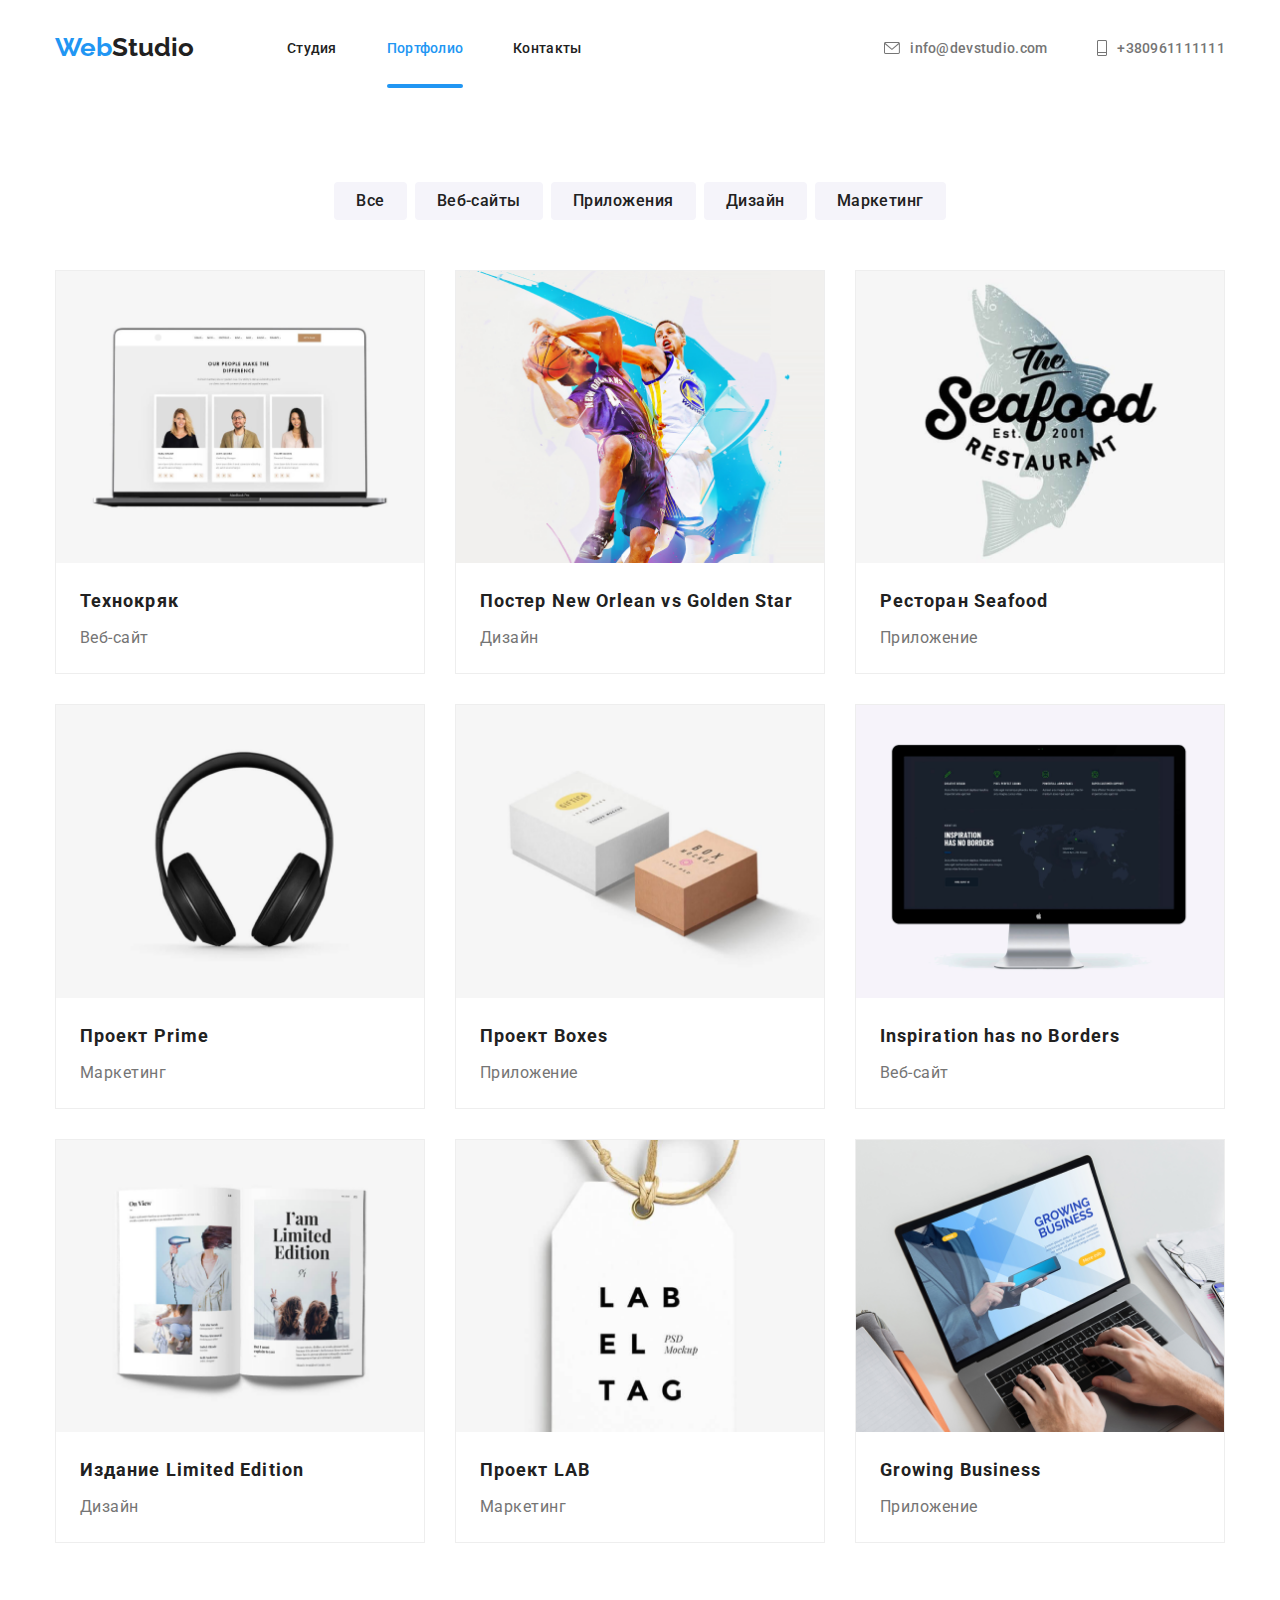
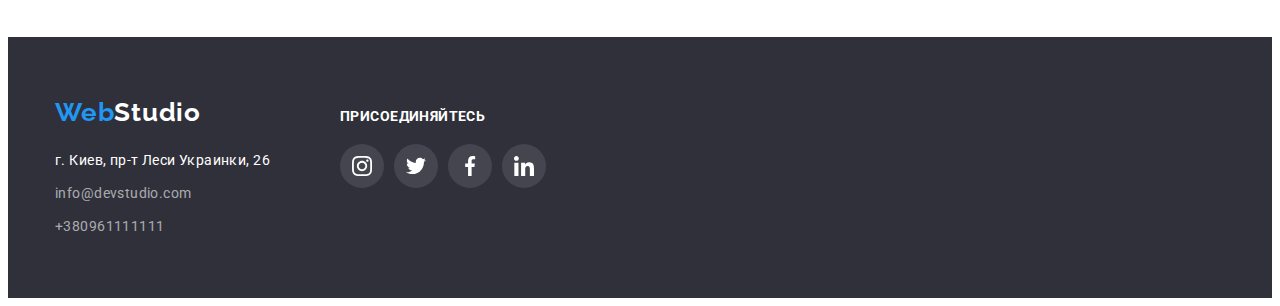
==== portfolio.html @ d711acc1 "анимация навигации и контактов" ====
<!DOCTYPE html>
<html lang="en">
    <head>
        <meta charset="UTF-8">
        <meta http-equiv="X-UA-Compatible" content="IE=edge">
        <meta name="viewport" content="width=device-width, initial-scale=1.0">
        <title>WebStudio</title>
        <link rel="preconnect" href="https://fonts.googleapis.com">
        <link rel="preconnect" href="https://fonts.gstatic.com" crossorigin>
        <link href="https://fonts.googleapis.com/css2?family=Raleway:wght@700&family=Roboto:wght@400;500;700;900&display=swap" rel="stylesheet">
        <link rel="stylesheet" href="https://cdnjs.cloudflare.com/ajax/libs/modern-normalize/1.0.0/modern-normalize.min.css"
          integrity="sha512-ISS7cAi1PEhQ8jnbJpJZMd29NlhNj4AWYyLOSp2CE/CsHxTCu+r+t0D2yoJudVrd0/8fTVPUVDzY5Tvli75u/g=="
          crossorigin="anonymous"    />
        <link rel="stylesheet" href="css/styles.css">
    </head>
    <body>

        <!-- Шапка -->
        <header class="main-head">
            <div class="container-head">
                <nav class="main-nav">
                    <a href="./index.html" class="logo-head"><span class="logo-web">Web</span>Studio</a>
                <ul class="main-menu">
                    <li class="main-li"> <a href="./index.html" class="nav-link">Студия</a></li>
                    <li class="main-li"> <a href="./portfolio.html" class="nav-link current" >Портфолио</a></li>
                    <li class="main-li"> <a href="" class="nav-link">Контакты</a></li>            
                </ul>
                </nav>
                
                <ul class="contact-list">
                    <li class="main-li"><a href="mailto:info@devstudio.com" class="contact-link">
                        <svg class="mail">
                            <use href="./image/svg/symbol-defs.svg#mail"></use>
                        </svg>
                    info@devstudio.com
                    </a>
                    </li>
                    <li class="main-li"><a href="tel:+380961111111" class="contact-link">
                        <svg class="phone">
                            <use href="./image/svg/symbol-defs.svg#phone"></use>
                        </svg>
                        +380961111111 </a></li>
                </ul>
            </div>
        </header>
        <!-- Фильтры -->
        <section class="filters">
            <h1 hidden class="">Страница Портфолио</h1>
            <ul class="filter-list">
                <li><button class="port-button">Все</button></li>
                <li><button class="port-button">Веб-сайты</button></li>
                <li><button class="port-button">Приложения</button></li>
                <li><button class="port-button">Дизайн</button></li>
                <li><button class="port-button">Маркетинг</button></li>
            </ul>
        </section>
        <!-- Услуги -->
        <section class="services-sec">
            <div class="port-container">
                <ul class="port-list">
                    <li>
                        <a href=""><img src="./image/imgport/laptopteam.png" alt="website on laptop"></a>
                        <h2 class="service">Технокряк</h2>
                        <p>Веб-сайт</p>
                    </li>
                    <li>
                        <a href=""><img src="./image/imgport/sport.png" alt="men plaing basketball"></a>
                        <h2 class="service">Постер New Orlean vs Golden Star</h2>
                        <p>Дизайн</p>
                    </li>
                    <li>
                        <a href=""><img src="./image/imgport/seafood.png" alt="restaurant poster"></a>
                        <h2 class="service">Ресторан Seafood</h2>
                        <p>Приложение</p>
                    </li>
                    <li>
                        <a href=""><img src="./image/imgport/headphone.png" alt="headphone"></a>
                        <h2 class="service">Проект Prime</h2>
                        <p>Маркетинг</p>
                    </li>
                    <li>
                        <a href=""><img src="./image/imgport/boxes.png" alt="two boxes"></a>
                        <h2 class="service">Проект Boxes</h2>
                        <p>Приложение</p>
                    </li>
                    <li>
                        <a href=""><img src="./image/imgport/monitor.png" alt="website on computer monitor" width="370"></a>
                        <h2 class="service">Inspiration has no Borders</h2>
                        <p>Веб-сайт</p>
                    </li>
                    <li>
                        <a href=""><img src="./image/imgport/book.png" alt="open book" width="370"></a>
                        <h2 class="service">Издание Limited Edition</h2>
                        <p>Дизайн</p>
                    </li>
                    <li>
                        <a href=""><img src="./image/imgport/labeltag.png" alt="trinket" width="370"></a>
                        <h2 class="service">Проект LAB</h2>
                        <p>Маркетинг</p>
                    </li>
                    <li>
                        <a href=""><img src="./image/imgport/laptopbusiness.png" alt="business website" width="370"></a>
                        <h2 class="service">Growing Business</h2>
                        <p>Приложение</p>
                    </li>
                </ul>
            </div>
        </section>
        <!-- Футер -->
        <footer class="basement">
        <div class="foot-container">
            <div class="foot-cont">
                <a href="./index.html" class="logo-foot"><span class="logo-web">Web</span>Studio</a>
            <address class="company-address">г. Киев, пр-т Леси Украинки, 26</address>
            <ul>
              <li><a class="contact-list-foot" href="mailto:info@devstudio.com">info@devstudio.com</a></li>
              <li><a class="contact-list-foot" href="tel:+380961111111">+380961111111</a></li>
            </ul>
            </div>
            <div class="joinus">
                <p>Присоединяйтесь</p>
                <ul class="join-link-list">
                    <li class="join-icon-list">
                        <a class="join-icon-link" href="">
                            <svg class="join-icon">
                                <use href="./image/svg/symbol-defs.svg#instabot"></use>
                            </svg>
                        </a>
                    </li>
                    <li class="join-icon-list">
                        <a class="join-icon-link" href="">
                            <svg class="join-icon">
                                <use href="./image/svg/symbol-defs.svg#twitbot"></use>
                            </svg>
                        </a>
                    </li>
                    <li class="join-icon-list">
                        <a class="join-icon-link" href="">
                            <svg class="join-icon">
                                <use href="./image/svg/symbol-defs.svg#facebot"></use>
                            </svg>
                        </a>
                    </li>
                    <li class="join-icon-list">
                        <a class="join-icon-link" href="">
                            <svg class="join-icon">
                                <use href="./image/svg/symbol-defs.svg#linkbot"></use>
                            </svg>
                        </a>
                    </li>
                  </ul>
            </div>
        </div>
        </footer>  
</body>
</html>
---- css/styles.css ----
:root {
    --main-color: #212121;
    --second-color: #FFFFFF;
    --text-color: #757575;
    --backround-dark: #2F303A;
    --backround-light: #F5F4FA;
    --contact-color: rgba(255, 255, 255, 0.6);
    --accent-color: #2196f3;
    --button-color: #F5F4FA;
    --link-color: #AFB1B8;
    --team-back: #FFFFFF;
}

/* main config */

html {
    box-sizing: border-box;
}

*,
*::before,
*::after {
    box-sizing: border-box;
}

body {
    font-family: 'Roboto', sans-serif;
    background-color:#FFFFFF;
    line-height: 1;    
}

ul {
	list-style: none;
}

.main-head a {
    text-decoration: none;    
}

.basement a {
    text-decoration: none;
}

h1, 
h2, 
h3, 
h4, 
h5, 
p {
    margin-top: 0;
    margin-bottom: 0;
}
/* logo */

.logo-head {
    margin-top: 24px;
    margin-bottom: 25px;
    margin-right: 93px;
    font-family: 'Raleway';
    font-style: normal;
    font-weight: 700;
    font-size: 26px;
    line-height: 31px;
    color: var(--main-color);
}

.logo-web {
    color: var(--accent-color);
}

/* Основная навигация */

.nav-link {   
    position: relative;
    font-family: 'Roboto';
    font-style: normal;
    font-weight: 500;
    font-size: 14px;
    line-height: 16px;
    letter-spacing: 0.02em;
    color: var(--main-color);
    padding-bottom: 32px;
    padding-top: 32px;
    transition: color 250ms cubic-bezier(0.4, 0, 0.2, 1);
}

.nav-link::after {
    content: "";
    position: absolute;
    display: block;
    width: 100%;
    left: 0;
    bottom: 0;
    background: var(--accent-color);
    border-radius: 2px;
    height: 4px;
    opacity: 0;
    transition: opacity 250ms cubic-bezier(0.4, 0, 0.2, 1);
}

.nav-link:hover::after {
    opacity: 1;
}

.nav-link:hover,
.nav-link:focus {
    color: var(--accent-color);
}

.current {
    position: relative;
    color: var(--accent-color);
}

.current::after {
    content: "";
    position: absolute;
    display: block;
    width: 100%;
    left: 0;
    bottom: 0;
    background: var(--accent-color);
    border-radius: 2px;
    height: 4px;
    opacity: 1;
}

.contact-link {    
    font-family: 'Roboto';
    font-style: normal;
    font-weight: 500;
    font-size: 14px;
    line-height: 16px;
    letter-spacing: 0.02em;
    color: var(--text-color);
    display: flex;
    align-items: center;
    transition-property: color;
    transition-duration: 250ms;
    transition-timing-function: cubic-bezier(0.4, 0, 0.2, 1);
}

.contact-link:hover,
.contact-link:focus {
    color: var(--accent-color);    
}

.mail {
    box-sizing: border-box;
    width: 16px;
    height: 12px;
    margin-right: 10px;
    margin-left: auto;
    fill: currentColor;
    transition-property: fill;
    transition-duration: 250ms;
    transition-timing-function: cubic-bezier(0.4, 0, 0.2, 1);
}

.phone {
    box-sizing: border-box;
    width: 10px;
    height: 16px;
    margin-right: 10px;
    margin-left: auto;
    fill: currentColor;
    transition-property: fill;
    transition-duration: 250ms;
    transition-timing-function: cubic-bezier(0.4, 0, 0.2, 1);
}




/* Герой */

.hero {
    max-width: 1600px;
    height: 600px;
    margin-left: auto;
    margin-right: auto;
    text-align: center;
    padding: 200px;
    margin-bottom: 94px;
    background-image: linear-gradient(to right, rgba(47, 48, 58, 0.4), rgba(47, 48, 58, 0.4)), url(../image/Img\ overlay\ \(2\).jpg);
    background-repeat: no-repeat;
    background-position: center;
    background-size: cover;
}

.hero-text {
    font-family: 'Roboto';
    font-style: normal;
    font-weight: 900;
    font-size: 44px;
    line-height: 60px;
    letter-spacing: 0.06em;
    text-transform: uppercase;
    color: var(--second-color);
}

.hero-button {
    margin-top: 30px;
    padding: 10px 32px;
    border-radius: 4px;
    box-shadow: 0px 4px 4px rgba(0, 0, 0, 0.15);
    font-family: 'Roboto';
    font-style: normal;
    font-weight: 700;
    font-size: 16px;
    line-height: 30px;    
    letter-spacing: 0.06em;
    color: var(--second-color);
    background-color: var(--accent-color);       
}

.hero-button:hover {
    cursor: pointer;    
    }     

/* Преймущества */

.advantage-head {
    margin-bottom: 10px;
    font-family: 'Roboto';
    font-style: normal;
    font-weight: 700;
    font-size: 14px;
    line-height: 16px;
    letter-spacing: 0.03em;
    text-transform: uppercase;
    color: var(--main-color);
}

.advantages {
    display: flex;
    justify-content: center;
    margin-bottom: 94px;
    padding-right: 15px;
    padding-left: 15px;
}

.advantages-list {
    display: flex;
    margin: 0;
    padding: 0;
}

.advantages-list li {
    width: 270px;
}

.advantages-list li + li {
    margin-left: 30px;
}

.advantages-list p {
    margin: 0;
    font-family: 'Roboto';
    font-style: normal;
    font-weight: 400;
    font-size: 14px;
    line-height: 24px;
    letter-spacing: 0.03em;
    color: var(--text-color);
}

.adv-pic {
    width: 270px;
    height: 120px;
    background: #F5F4FA;
    margin-bottom: 30px;
    display: flex;
    align-items: center;
    justify-content: center;
}

.adv-icons {
    width: 70px;
    height: 70px;
}

/* Чем мы занимаемся */

.whatwedo-head {
    margin-bottom: 50px;
    font-family: 'Roboto';
    font-style: normal;
    font-weight: 700;
    font-size: 36px;
    line-height: 42px;
    text-align: center;
    letter-spacing: 0.03em;
    color: var(--main-color);
}

.whatwedo-list {
    display: flex;
    justify-content: center;
    margin: 0;
    padding: 0;
}

.whatwedo-list li + li {
    margin-left: 30px;
}

.whatwedo {
    padding-bottom: 94px;
    padding-right: 15px;
    padding-left: 15px;
}

/* Наша команда */

.our-team {
    background-color: var(--backround-light);
    padding-top: 94px;
    padding-bottom: 94px;
    padding-right: 15px;
    padding-left: 15px;
}

.our-team-head {
    margin-bottom: 50px;
    font-family: 'Roboto';
    font-style: normal;
    font-weight: 700;
    font-size: 36px;
    line-height: 42px;
    text-align: center;
    letter-spacing: 0.03em;
    color: var(--main-color);
}

.our-team-list {
    padding: 0;
    margin: 0;
    display: flex;
    justify-content: center;
}

.our-team-list .teammate + .teammate {
    margin-left: 30px;
}

.team-name {
    margin-top: 30px;
    margin-bottom: 10px;
    font-family: 'Roboto';
    font-style: normal;
    font-weight: 500;
    font-size: 16px;
    line-height: 19px;
    text-align: center;
    letter-spacing: 0.03em;
    color: var(--main-color);
}

.prof {
    margin-bottom: 16px;
    font-family: 'Roboto';
    font-style: normal;
    font-weight: 400;
    font-size: 16px;
    line-height: 19px;
    text-align: center;
    letter-spacing: 0.03em;
    color: var(--text-color);
}

.teammate {
    box-shadow: 0px 1px 3px rgba(0, 0, 0, 0.12), 0px 1px 1px rgba(0, 0, 0, 0.14), 0px 2px 1px rgba(0, 0, 0, 0.2);
    border-radius: 0px 0px 4px 4px;
    background-color: var(--team-back);
}

.our-team-list img {
    border-radius: 0px;
}

.soc-link {
    display: flex;
    justify-content: center;
    width: 206px;
    height: 44px;
    margin-top: 0;
    padding: 0;
    margin-left: auto;
    margin-right: auto;
    margin-bottom: 30px;
}

.team-soc-icon-list {
    margin: 0;
    padding: 0;
    background-color: var(--team-back);
}

.team-soc-icon-link {
    color: var(--link-color);
    display: flex;
    border-radius: 50px;
    justify-content: center;
    align-items: center;
}

.team-soc-icon-link:hover {
    background-color: var(--accent-color);
    fill: var(--second-color);
    color: var(--second-color);
}

.team-soc-icon {
    width: 44px;
    height: 44px;
    fill: currentColor;
    border-radius: 50%;
    
}



.soc-link li + li {
    margin-left: 10px;
}


/* Постоянные клиенты */

.clients {
    background-color: var(--team-back);
    padding-top: 94px;
    padding-bottom: 94px;
}

.clients-head {
    font-family: 'Roboto';
    font-style: normal;
    font-weight: 700;
    font-size: 36px;
    line-height: 42px;
    text-align: center;
    letter-spacing: 0.03em;
    margin-bottom: 50px;
    color: var(--main-color);
}

.client-list {
    display: flex;
    justify-content: center;
    padding: 0;
    margin: 0;

}

.client-list li + li {
    margin-left: 30px;
}

.client {
    width: 170px;
    height: 92px;
}

.client-link {
    width: 170px;
    height: 92px;
    display: flex;
    justify-content: center;
    align-items: center;
    border: 1px solid #AFB1B8;
    border-radius: 4px;
    color: var(--link-color);
    fill: var(--link-color);
}

.client-link:hover {
    fill: var(--accent-color);
    border-color: var(--accent-color);
}

.client-icon {
    color: currentColor;
    fill: currentColor;
}

.one use {
    width: 41px;
    height: 46.7px;
}

.two use {
    width: 40px;
    height: 52px;
}

.three use {
    height: 41.18px;
    width: 43.46px;
}

.four use {
    width: 106px;
    height: 60px;
}

.five use {
    width: 62.54px;
    height: 45.43px;
}

.six use {
    height: 43.93px;
    width: 93.79px;
}


/* Подвал */

.foot-container {
    width: 1200px;
    padding-right: 15px;
    padding-left: 15px;
    margin-right: auto;
    margin-left: auto;
    display: flex;
    align-items: baseline;
}

.basement {
    display: flex;
    background-color: var(--backround-dark);
    padding-top: 60px;
    padding-bottom: 60px;
}

.basement ul {
    padding: 0;
    margin: 0;
}

.company-address {
    margin-top: 20px;
    margin-bottom: 9px;
    font-family: 'Roboto';
    font-style: normal;
    font-weight: 400;
    font-size: 14px;
    line-height: 24px;
    letter-spacing: 0.03em;
    color: var(--second-color);
}

.contact-list-foot {
    font-family: 'Roboto';
    font-style: normal;
    font-weight: 400;
    font-size: 14px;
    line-height: 24px;
    letter-spacing: 0.03em;
    color: var(--contact-color);
}

.contact-list-foot:hover,
.contact-list-foot:focus {
    color: var(--accent-color);
}

.foot-cont li:not(:last-child) {
    margin-bottom: 9px;
}

.logo-foot {
    font-family: 'Raleway';
    font-style: normal;
    font-weight: 700;
    font-size: 26px;
    line-height: 31px;
    letter-spacing: 0.03em;
    color: var(--second-color);
    margin-bottom: 20px;
}

.joinus {
    margin-left: 70px;
    margin-right: auto;
}

.join-link-list {
    display: flex;
    align-items: center;
    
}

.join-link-list li + li {
    margin-left: 10px;
}

.join-icon-link {
    border-radius: 50%;
    height: 44px;
    width: 44px;
    background-color: rgba(255, 255, 255, 0.1);
    display: flex;
    justify-content: center;
    align-items: center;
    border: 0;
    cursor: pointer;
    fill: var(--second-color);
    color: var(--second-color);
}

.join-icon-link:hover {
    background-color: var(--accent-color);
}

.joinus p {
    font-family: Roboto;
    font-style: normal;
    font-weight: bold;
    font-size: 14px;
    line-height: 16px;
    letter-spacing: 0.03em;
    text-transform: uppercase;
    color: var(--second-color);
    margin-bottom: 20px;
}



/* Портфолио */
/* Фильтры */

.filters {
    margin-top: 94px;
    margin-bottom: 50px;
    display: flex;
    justify-content: center;
}

.filter-list {
    display: flex;
    margin: 0;
    padding: 0;
}

.filter-list li + li {
    margin-left: 8px;
}



.port-button {
    font-family: 'Roboto';
    font-style: normal;
    font-weight: 500;
    font-size: 16px;
    line-height: 26px;
    text-align: center;
    letter-spacing: 0.03em;
    color: var(--main-color);
    background-color: var(--button-color);
    padding: 6px 22px;
    border-radius: 4px;
    border: 0px;
    cursor: pointer;
}

.port-button:hover,
.port-button:focus {
    background-color: var(--accent-color);
    color: var(--second-color);
}

/* Услуги */

.services-sec {
    margin-bottom: 94px;
}

.service {
    font-family: 'Roboto';
    font-style: normal;
    font-weight: 700;
    font-size: 18px;
    line-height: 36px;
    letter-spacing: 0.06em;
    color: var(--main-color);
    margin-top: 20px;
    margin-bottom: 4px;
    margin-left: 24px;
}

.port-list p {
    font-family: 'Roboto';
    font-style: normal;
    font-weight: 400;
    font-size: 16px;
    line-height: 30px;
    letter-spacing: 0.03em;
    color: var(--text-color);
    margin-bottom: 20px;
    margin-left: 24px;
}

.port-list {
    display: flex;
    flex-wrap: wrap;
    padding: 0;
}

.port-list li {
    width: calc((100% - 60px) / 3);
    border: 1px solid #EEEEEE;
    margin-bottom: 30px;
    margin-right: 30px;
    cursor: pointer;
}

.port-list li:hover {
    border: 1px solid #EEEEEE;
    box-shadow: 0px 1px 1px rgba(0, 0, 0, 0.12), 0px 4px 4px rgba(0, 0, 0, 0.06), 1px 4px 6px rgba(0, 0, 0, 0.16);
}

.port-list li:nth-child(3n) {
    margin-right: 0;
}

.port-list li:nth-last-child(-n + 3) {
    margin-bottom: 0;
}

.port-list img {
    display: block;
    max-width: 100%;
}

/* container */

.container-head {
    display: flex;
    justify-content: space-between;
    align-items: center;
    text-align: left;
    width: 1200px;
    padding-right: 15px;
    padding-left: 15px;
    margin-right: auto;
    margin-left: auto;
    height: auto;
}

.main-nav {
    display: flex;
    align-items: center;
}

.main-menu {
    display: flex;
    justify-content: center;
    padding: 32px 0px;
    margin: 0;
}

.main-menu .main-li + .main-li {
    margin-left: 50px;
}



.contact-list {
    display: flex;
}

.contact-link a {
    display: flex;
}

.contact-list .main-li + .main-li {
    margin-left: 50px;
}

.port-container {
    width: 1170px;
    margin-right: auto;
    margin-left: auto;
}
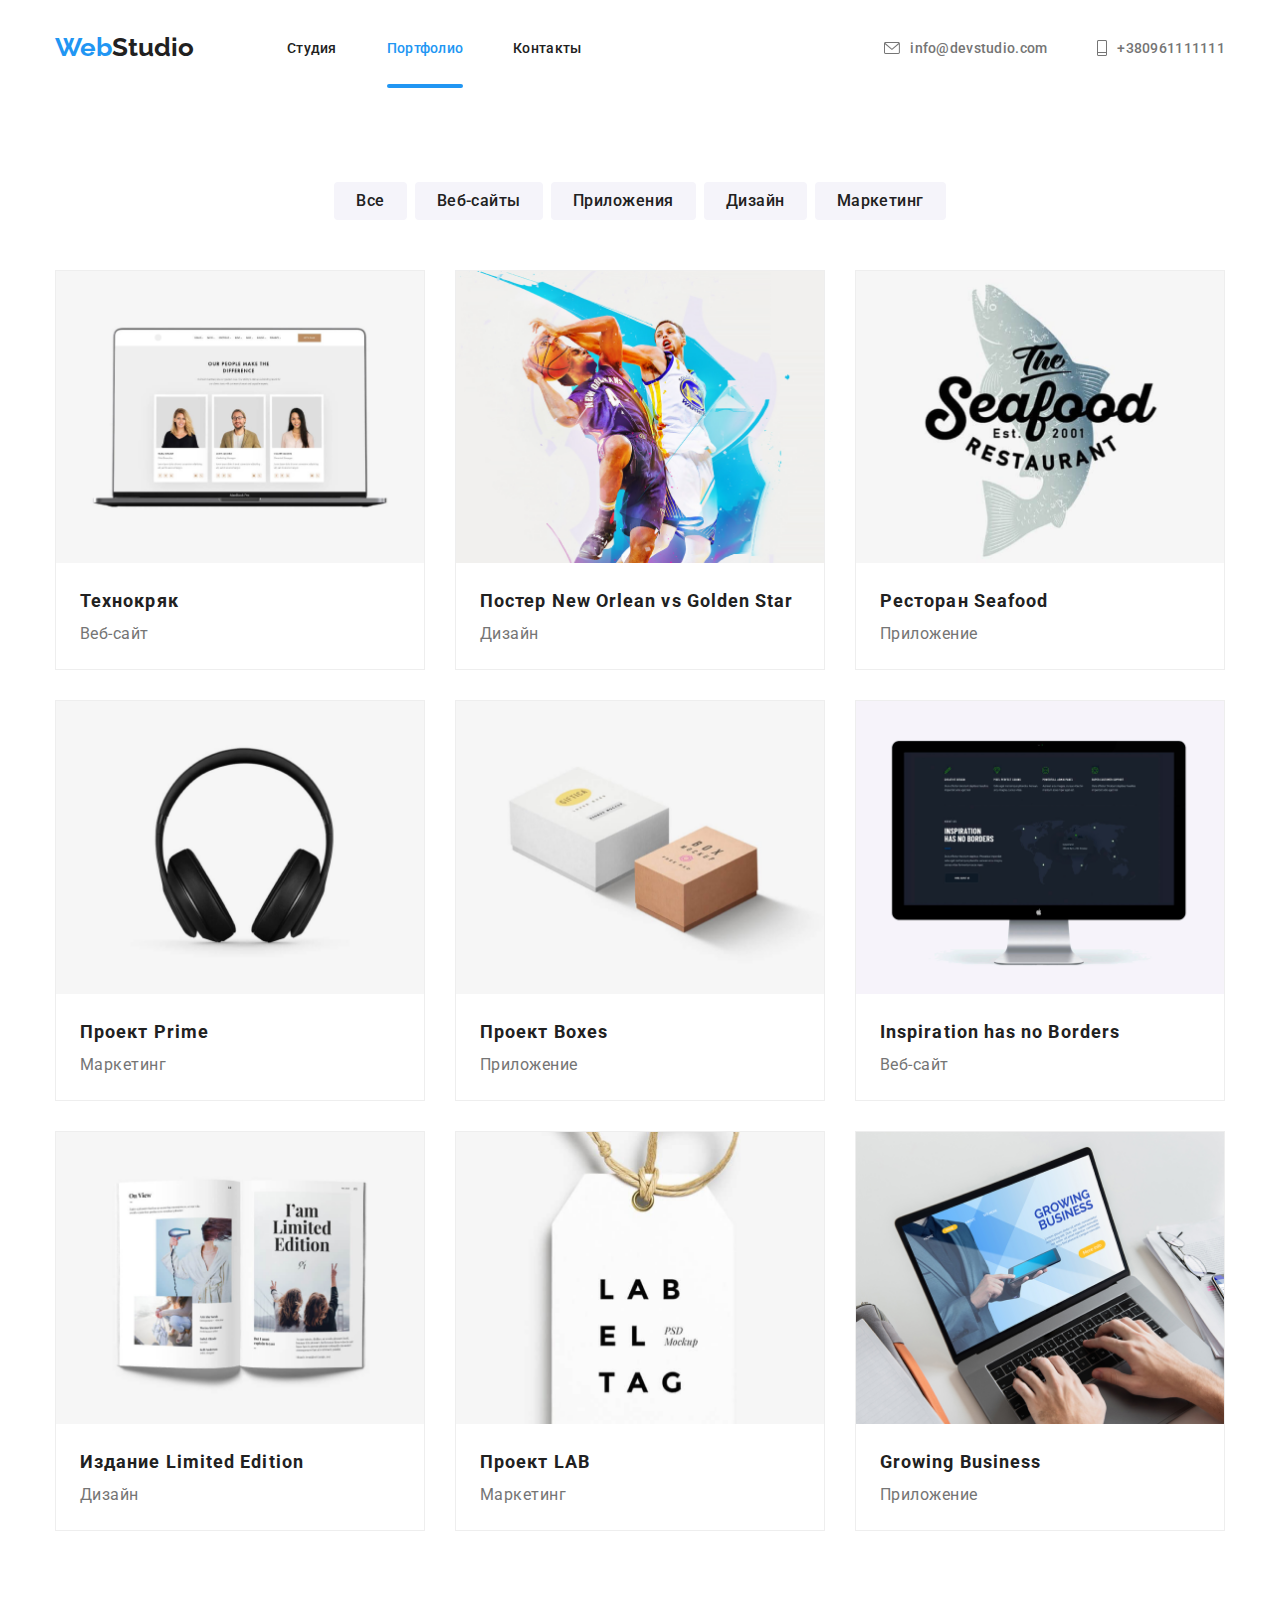
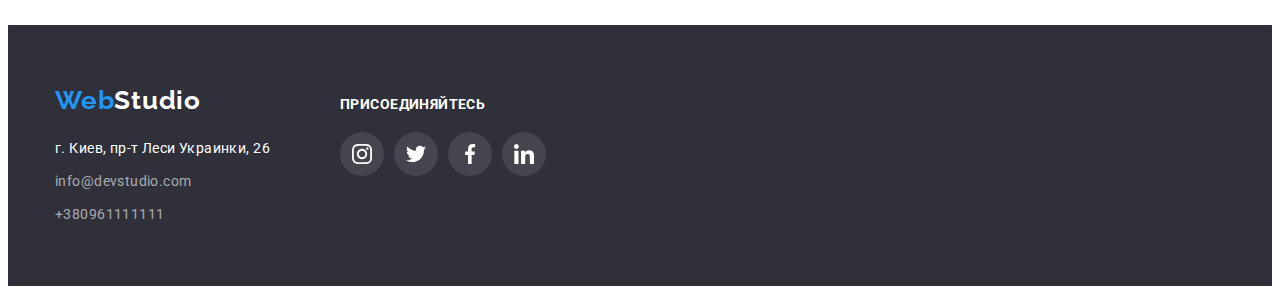
==== commit a8b5c744: "портфоліо" ====
--- a/portfolio.html
+++ b/portfolio.html
@@ -58,50 +58,131 @@
         <section class="services-sec">
             <div class="port-container">
                 <ul class="port-list">
-                    <li>
-                        <a href=""><img src="./image/imgport/laptopteam.png" alt="website on laptop"></a>
-                        <h2 class="service">Технокряк</h2>
-                        <p>Веб-сайт</p>
-                    </li>
-                    <li>
-                        <a href=""><img src="./image/imgport/sport.png" alt="men plaing basketball"></a>
-                        <h2 class="service">Постер New Orlean vs Golden Star</h2>
-                        <p>Дизайн</p>
-                    </li>
-                    <li>
-                        <a href=""><img src="./image/imgport/seafood.png" alt="restaurant poster"></a>
-                        <h2 class="service">Ресторан Seafood</h2>
-                        <p>Приложение</p>
-                    </li>
-                    <li>
-                        <a href=""><img src="./image/imgport/headphone.png" alt="headphone"></a>
-                        <h2 class="service">Проект Prime</h2>
-                        <p>Маркетинг</p>
-                    </li>
-                    <li>
-                        <a href=""><img src="./image/imgport/boxes.png" alt="two boxes"></a>
-                        <h2 class="service">Проект Boxes</h2>
-                        <p>Приложение</p>
-                    </li>
-                    <li>
-                        <a href=""><img src="./image/imgport/monitor.png" alt="website on computer monitor" width="370"></a>
-                        <h2 class="service">Inspiration has no Borders</h2>
-                        <p>Веб-сайт</p>
-                    </li>
-                    <li>
-                        <a href=""><img src="./image/imgport/book.png" alt="open book" width="370"></a>
-                        <h2 class="service">Издание Limited Edition</h2>
-                        <p>Дизайн</p>
-                    </li>
-                    <li>
-                        <a href=""><img src="./image/imgport/labeltag.png" alt="trinket" width="370"></a>
-                        <h2 class="service">Проект LAB</h2>
-                        <p>Маркетинг</p>
-                    </li>
-                    <li>
-                        <a href=""><img src="./image/imgport/laptopbusiness.png" alt="business website" width="370"></a>
-                        <h2 class="service">Growing Business</h2>
-                        <p>Приложение</p>
+                    <li class="serv-list">
+                        <a class="link-portfolio" href="">
+                        <div class="description-container">                        
+                            <img src="./image/imgport/laptopteam.png" alt="website on laptop">                        
+                            <p class="description">
+                                Технокряк это современная площадка распространения коронавируса. Компании используют эту платформу для цифрового шпионажа и атак на защищённые сервера конкурентов.
+                            </p>
+                        </div>
+                        <div class="card-name">   
+                            <h2 class="service">Технокряк</h2>
+                            <p class="serv-name">Веб-сайт</p>
+                        </div>     
+                        </a>    
+                    </li>
+                    <li class="serv-list">
+                        <a class="link-portfolio" href="">
+                        <div class="description-container">
+                            <img src="./image/imgport/sport.png" alt="men plaing basketball">
+                            <p class="description">
+                                Технокряк это современная площадка распространения коронавируса. Компании используют эту платформу для цифрового шпионажа и атак на защищённые сервера конкурентов.
+                            </p>
+                        </div>
+                        <div class="card-name"> 
+                            <h2 class="service">Постер New Orlean vs Golden Star</h2>
+                            <p class="serv-name">Дизайн</p>
+                        </div>
+                        </a>    
+                    </li>
+                    <li class="serv-list">
+                        <a class="link-portfolio" href="">
+                        <div class="description-container">
+                            <img src="./image/imgport/seafood.png" alt="restaurant poster">
+                            <p class="description">
+                                Технокряк это современная площадка распространения коронавируса. Компании используют эту платформу для цифрового шпионажа и атак на защищённые сервера конкурентов.
+                            </p>
+                        </div>
+                        <div class="card-name"> 
+                            <h2 class="service">Ресторан Seafood</h2>
+                            <p class="serv-name">Приложение</p>
+                        </div>
+                        </a>    
+                    </li>
+                    <li class="serv-list">
+                        <a class="link-portfolio" href="">
+                        <div class="description-container">
+                            <img src="./image/imgport/headphone.png" alt="headphone">
+                            <p class="description">
+                                Технокряк это современная площадка распространения коронавируса. Компании используют эту платформу для цифрового шпионажа и атак на защищённые сервера конкурентов.
+                            </p>
+                        </div>
+                        <div class="card-name"> 
+                            <h2 class="service">Проект Prime</h2>
+                            <p class="serv-name">Маркетинг</p>
+                        </div>
+                        </a>    
+                    </li>
+                    <li class="serv-list">
+                        <a class="link-portfolio" href="">
+                        <div class="description-container">
+                            <img src="./image/imgport/boxes.png" alt="two boxes">
+                            <p class="description">
+                                Технокряк это современная площадка распространения коронавируса. Компании используют эту платформу для цифрового шпионажа и атак на защищённые сервера конкурентов.
+                            </p>
+                        </div>
+                        <div class="card-name"> 
+                            <h2 class="service">Проект Boxes</h2>
+                            <p class="serv-name">Приложение</p>
+                        </div>
+                        </a>
+                    </li>
+                    <li class="serv-list">
+                        <a class="link-portfolio" href="">
+                        <div class="description-container">
+                            <img src="./image/imgport/monitor.png" alt="website on computer monitor">
+                            <p class="description">
+                                Технокряк это современная площадка распространения коронавируса. Компании используют эту платформу для цифрового шпионажа и атак на защищённые сервера конкурентов.
+                            </p>
+                        </div>
+                        <div class="card-name"> 
+                            <h2 class="service">Inspiration has no Borders</h2>
+                            <p class="serv-name">Веб-сайт</p>
+                        </div>
+                        </a>    
+                    </li>
+                    <li class="serv-list">
+                        <a class="link-portfolio" href="">
+                        <div class="description-container">
+                            <img src="./image/imgport/book.png" alt="open book">
+                            <p class="description">
+                                Технокряк это современная площадка распространения коронавируса. Компании используют эту платформу для цифрового шпионажа и атак на защищённые сервера конкурентов.
+                            </p>
+                        </div>
+                        <div class="card-name"> 
+                            <h2 class="service">Издание Limited Edition</h2>
+                            <p class="serv-name">Дизайн</p>
+                        </div>
+                        </a>
+                    </li>
+                    <li class="serv-list">
+                        <a class="link-portfolio" href="">
+                        <div class="description-container">
+                            <img src="./image/imgport/labeltag.png" alt="trinket">
+                            <p class="description">
+                                Технокряк это современная площадка распространения коронавируса. Компании используют эту платформу для цифрового шпионажа и атак на защищённые сервера конкурентов.
+                            </p>
+                        </div>
+                        <div class="card-name"> 
+                            <h2 class="service">Проект LAB</h2>
+                            <p class="serv-name">Маркетинг</p>
+                        </div>
+                        </a>    
+                    </li>
+                    <li class="serv-list">
+                        <a class="link-portfolio href="">
+                        <div class="description-container">
+                            <img src="./image/imgport/laptopbusiness.png" alt="business website">
+                            <p class="description">
+                                Технокряк это современная площадка распространения коронавируса. Компании используют эту платформу для цифрового шпионажа и атак на защищённые сервера конкурентов.
+                            </p>
+                        </div>
+                        <div class="card-name"> 
+                            <h2 class="service">Growing Business</h2>
+                            <p class="serv-name">Приложение</p>
+                        </div>
+                        </a>    
                     </li>
                 </ul>
             </div>
--- a/css/styles.css
+++ b/css/styles.css
@@ -218,6 +218,62 @@
     cursor: pointer;    
     }     
 
+.backdrop.is-hidden {
+    opacity: 0;
+    pointer-events: none;
+    visibility: hidden;
+}    
+
+.backdrop {
+    position: fixed;
+    top: 0%;
+    left: 0%;
+    width: 100%;
+    height: 100%;
+    background-color: rgba(0, 0, 0, 0.2);
+    transition: opacity 1000ms cubic-bezier(0.4, 0, 0.2, 1);
+    transition: visibility 1000ms cubic-bezier(0.4, 0, 0.2, 1);
+}
+
+.modal {
+    position: absolute;
+    left: 50%;
+    top: 50%;
+    transform: translate(-50%, -50%);
+    min-width: 528px;
+    min-height: 581px;
+    background: var(--second-color);
+    box-shadow: 0px 1px 3px rgb(0 0 0 / 12%), 0px 1px 1px rgb(0 0 0 / 14%), 0px 2px 1px rgb(0 0 0 / 20%);
+    border-radius: 4px;
+}
+
+.close-modal {
+    display: flex;
+    position: absolute;
+    justify-content: center;
+    align-items: center;
+    width: 30px;
+    height: 30px;
+    top: 8px;
+    right: 8px;
+    border-radius: 50px;
+    cursor: pointer;
+    background-color: var(--second-color);
+    border: 1px solid rgba(0, 0, 0, 0.1);
+}
+
+.modal-icon {
+    fill: var(--main-color);
+    width: 30px;
+    height: 30px;
+}
+
+.pavuk {
+    display: block;
+    margin-top: 50%;
+    
+}
+
 /* Преймущества */
 
 .advantage-head {
@@ -403,6 +459,7 @@
     border-radius: 50px;
     justify-content: center;
     align-items: center;
+    transition: background-color 250ms cubic-bezier(0.4, 0, 0.2, 1);
 }
 
 .team-soc-icon-link:hover {
@@ -416,7 +473,7 @@
     height: 44px;
     fill: currentColor;
     border-radius: 50%;
-    
+    transition: fill 250ms cubic-bezier(0.4, 0, 0.2, 1);
 }
 
 
@@ -473,16 +530,18 @@
     border-radius: 4px;
     color: var(--link-color);
     fill: var(--link-color);
+    transition: border 250ms cubic-bezier(0.4, 0, 0.2, 1);
 }
 
 .client-link:hover {
     fill: var(--accent-color);
     border-color: var(--accent-color);
+    transition: fill 250ms cubic-bezier(0.4, 0, 0.2, 1);
 }
 
 .client-icon {
     color: currentColor;
-    fill: currentColor;
+    fill: currentColor;  
 }
 
 .one use {
@@ -609,6 +668,7 @@
     cursor: pointer;
     fill: var(--second-color);
     color: var(--second-color);
+    transition: background-color 250ms cubic-bezier(0.4, 0, 0.2, 1);
 }
 
 .join-icon-link:hover {
@@ -686,48 +746,36 @@
     font-size: 18px;
     line-height: 36px;
     letter-spacing: 0.06em;
-    color: var(--main-color);
-    margin-top: 20px;
-    margin-bottom: 4px;
-    margin-left: 24px;
-}
-
-.port-list p {
+    color: var(--main-color);   
+}
+
+.serv-name {
     font-family: 'Roboto';
     font-style: normal;
     font-weight: 400;
     font-size: 16px;
     line-height: 30px;
     letter-spacing: 0.03em;
-    color: var(--text-color);
-    margin-bottom: 20px;
-    margin-left: 24px;
+    color: var(--text-color);    
 }
 
 .port-list {
     display: flex;
     flex-wrap: wrap;
-    padding: 0;
-}
-
-.port-list li {
+    padding: 0;    
+}
+
+.serv-list {
     width: calc((100% - 60px) / 3);
-    border: 1px solid #EEEEEE;
     margin-bottom: 30px;
     margin-right: 30px;
-    cursor: pointer;
-}
-
-.port-list li:hover {
-    border: 1px solid #EEEEEE;
-    box-shadow: 0px 1px 1px rgba(0, 0, 0, 0.12), 0px 4px 4px rgba(0, 0, 0, 0.06), 1px 4px 6px rgba(0, 0, 0, 0.16);
-}
-
-.port-list li:nth-child(3n) {
+}
+
+.serv-list:nth-child(3n) {
     margin-right: 0;
 }
 
-.port-list li:nth-last-child(-n + 3) {
+.serv-list:nth-last-child(-n + 3) {
     margin-bottom: 0;
 }
 
@@ -735,6 +783,68 @@
     display: block;
     max-width: 100%;
 }
+
+.serv-list {
+    position: relative;
+    border: 1px solid #EEEEEE;
+}
+
+.link-portfolio {
+    display: block;
+    font-family: Roboto;
+    font-size: 16px;
+    line-height: 1.875;
+    letter-spacing: 0.03em;
+    text-decoration: none;
+    width: 100%;
+    
+}
+
+.link-portfolio:hover,
+.link-portfolio:focus {
+    box-shadow: 0px 1px 1px rgba(0, 0, 0, 0.12), 0px 4px 4px rgba(0, 0, 0, 0.06), 1px 4px 6px rgba(0, 0, 0, 0.16);
+}  
+
+.description-container {
+    position: relative;
+    overflow: hidden;
+}
+
+.description {
+    font-family: Roboto;
+    font-size: 18px;
+    line-height: 1.56;
+    letter-spacing: 0.03em;
+    color: var(--second-color);
+    position: absolute;
+    width: 100%;
+    top: 0;
+    left: 0;
+    height: 294px;
+    display: flex;
+    align-items: center;
+    text-align: left;
+    padding-right: 24px;
+    padding-left: 24px;
+    background-color: var(--accent-color);
+    opacity: 0.9;
+    transform: translatey(141%);
+    transition: transform 250ms;
+    transition-timing-function: cubic-bezier(0.4, 0, 0.2, 1);
+}
+
+.link-portfolio:hover .description,     
+.link-portfolio:focus .description {
+    transform: translatey(0);
+  }  
+
+.card-name {
+    padding-right: 24px; 
+    padding-left: 24px;
+    padding-top: 20px;
+    padding-bottom: 20px;
+    
+}  
 
 /* container */
 
